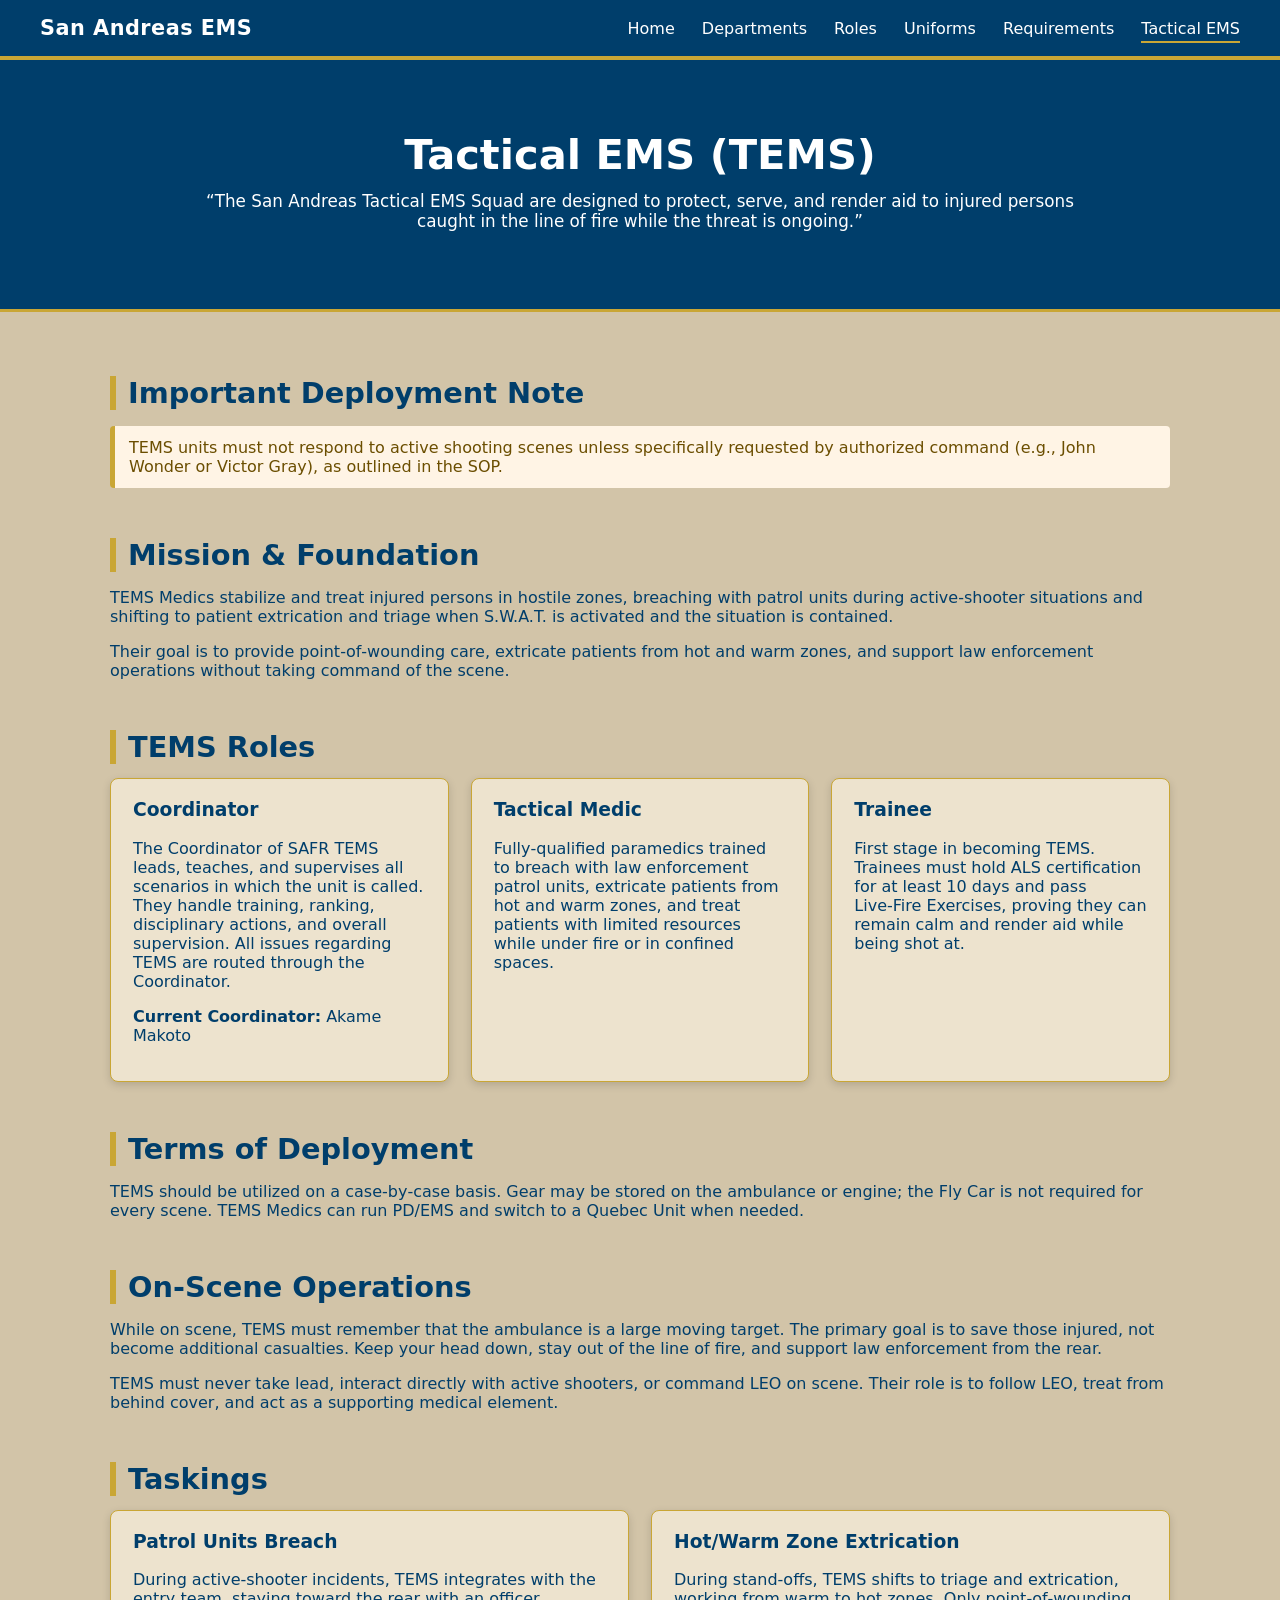
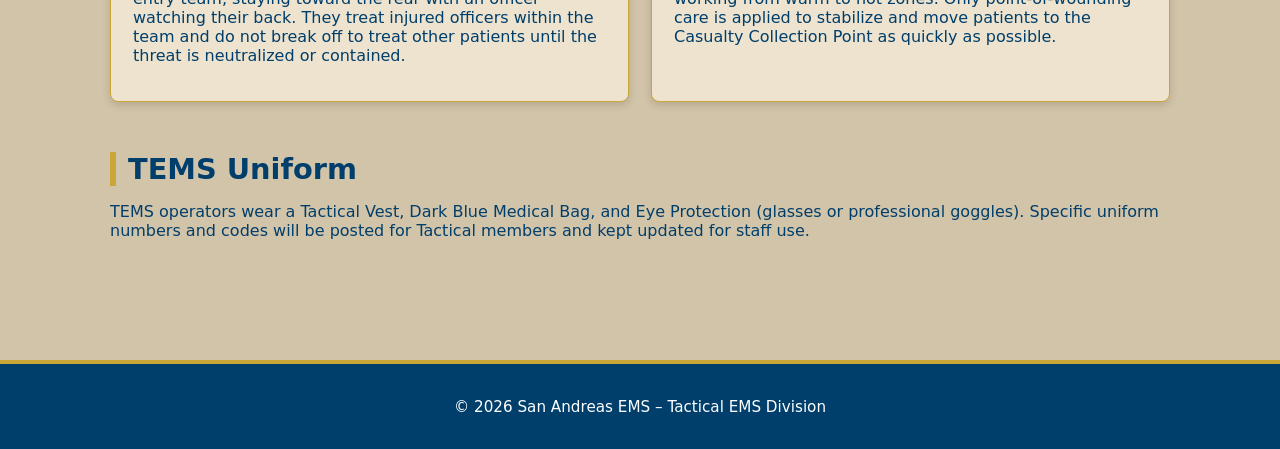
==== tems.html @ f49d9d7f "Add files via upload" ====
<!DOCTYPE html>
<html lang="en">
<head>
    <meta charset="UTF-8">
    <meta name="viewport" content="width=device-width, initial-scale=1.0">
    <title>Tactical EMS (TEMS) | San Andreas EMS</title>
    <link rel="stylesheet" href="styles.css">
</head>
<body>

<header class="site-header">
    <div class="logo">San Andreas EMS</div>
    <nav>
        <a href="index.html">Home</a>
        <a href="index.html#departments">Departments</a>
        <a href="index.html#roles">Roles</a>
        <a href="index.html#uniforms">Uniforms</a>
        <a href="index.html#requirements">Requirements</a>
        <a href="tems.html" class="active">Tactical EMS</a>
    </nav>
</header>

<section class="hero hero-dark">
    <div class="hero-inner">
        <h1>Tactical EMS (TEMS)</h1>
        <p>
            “The San Andreas Tactical EMS Squad are designed to protect, serve, and render aid to injured
            persons caught in the line of fire while the threat is ongoing.”
        </p>
    </div>
</section>

<main class="content">

    <section class="section">
        <h2>Important Deployment Note</h2>
        <p class="warning">
            TEMS units must not respond to active shooting scenes unless specifically requested by
            authorized command (e.g., John Wonder or Victor Gray), as outlined in the SOP.
        </p>
    </section>

    <section class="section">
        <h2>Mission & Foundation</h2>
        <p>
            TEMS Medics stabilize and treat injured persons in hostile zones, breaching with patrol units
            during active‑shooter situations and shifting to patient extrication and triage when S.W.A.T.
            is activated and the situation is contained.
        </p>
        <p>
            Their goal is to provide point‑of‑wounding care, extricate patients from hot and warm zones,
            and support law enforcement operations without taking command of the scene.
        </p>
    </section>

    <section class="section">
        <h2>TEMS Roles</h2>
        <div class="card-grid">
            <article class="card">
                <h3>Coordinator</h3>
                <p>
                    The Coordinator of SAFR TEMS leads, teaches, and supervises all scenarios in which
                    the unit is called. They handle training, ranking, disciplinary actions, and overall
                    supervision. All issues regarding TEMS are routed through the Coordinator.
                </p>
                <p><strong>Current Coordinator:</strong> Akame Makoto</p>
            </article>
            <article class="card">
                <h3>Tactical Medic</h3>
                <p>
                    Fully‑qualified paramedics trained to breach with law enforcement patrol units, extricate
                    patients from hot and warm zones, and treat patients with limited resources while under fire
                    or in confined spaces.
                </p>
            </article>
            <article class="card">
                <h3>Trainee</h3>
                <p>
                    First stage in becoming TEMS. Trainees must hold ALS certification for at least 10 days
                    and pass Live‑Fire Exercises, proving they can remain calm and render aid while being shot at.
                </p>
            </article>
        </div>
    </section>

    <section class="section">
        <h2>Terms of Deployment</h2>
        <p>
            TEMS should be utilized on a case‑by‑case basis. Gear may be stored on the ambulance or engine;
            the Fly Car is not required for every scene. TEMS Medics can run PD/EMS and switch to a Quebec
            Unit when needed.
        </p>
    </section>

    <section class="section">
        <h2>On‑Scene Operations</h2>
        <p>
            While on scene, TEMS must remember that the ambulance is a large moving target. The primary goal
            is to save those injured, not become additional casualties. Keep your head down, stay out of the
            line of fire, and support law enforcement from the rear.
        </p>
        <p>
            TEMS must never take lead, interact directly with active shooters, or command LEO on scene.
            Their role is to follow LEO, treat from behind cover, and act as a supporting medical element.
        </p>
    </section>

    <section class="section">
        <h2>Taskings</h2>
        <div class="card-grid">
            <article class="card">
                <h3>Patrol Units Breach</h3>
                <p>
                    During active‑shooter incidents, TEMS integrates with the entry team, staying toward the
                    rear with an officer watching their back. They treat injured officers within the team and
                    do not break off to treat other patients until the threat is neutralized or contained.
                </p>
            </article>
            <article class="card">
                <h3>Hot/Warm Zone Extrication</h3>
                <p>
                    During stand‑offs, TEMS shifts to triage and extrication, working from warm to hot zones.
                    Only point‑of‑wounding care is applied to stabilize and move patients to the Casualty
                    Collection Point as quickly as possible.
                </p>
            </article>
        </div>
    </section>

    <section class="section">
        <h2>TEMS Uniform</h2>
        <p>
            TEMS operators wear a Tactical Vest, Dark Blue Medical Bag, and Eye Protection (glasses or
            professional goggles). Specific uniform numbers and codes will be posted for Tactical members
            and kept updated for staff use.
        </p>
    </section>

</main>

<footer class="site-footer">
    <p>© 2026 San Andreas EMS – Tactical EMS Division</p>
</footer>

</body>
</html>
---- styles.css ----
/* Base */
* {
    box-sizing: border-box;
}

body {
    margin: 0;
    font-family: system-ui, -apple-system, BlinkMacSystemFont, "Segoe UI", sans-serif;
    background: #D2C4A8; /* Dark tan background */
    color: #003E6B; /* Deep blue text */
}

/* Header */
.site-header {
    background: #003E6B; /* Deep blue */
    color: #ffffff;
    padding: 16px 40px;
    display: flex;
    justify-content: space-between;
    align-items: center;
    border-bottom: 4px solid #C9A635; /* Gold accent */
}

.logo {
    font-weight: 700;
    font-size: 1.3rem;
    letter-spacing: 0.5px;
}

.site-header nav a {
    color: #ffffff;
    text-decoration: none;
    margin-left: 22px;
    font-weight: 500;
    padding-bottom: 3px;
    border-bottom: 2px solid transparent;
    transition: 0.2s ease;
}

.site-header nav a:hover,
.site-header nav a.active {
    border-bottom-color: #C9A635; /* Gold hover */
}

/* Hero */
.hero {
    background: #EDE3CE; /* Light tan */
    padding: 70px 20px;
    border-bottom: 3px solid #C9A635;
}

.hero-dark {
    background: #003E6B; /* Deep blue */
    color: #ffffff;
    border-bottom: 3px solid #C9A635;
}

.hero-inner {
    max-width: 900px;
    margin: 0 auto;
    text-align: center;
}

.hero h1 {
    margin: 0 0 12px;
    font-size: 2.6rem;
    color: #003E6B;
}

.hero-dark h1 {
    color: #ffffff;
}

.hero p {
    margin: 8px 0;
    font-size: 1.05rem;
}

.hero-sub {
    font-size: 1rem;
    color: #6B5E4A; /* Muted tan-brown */
}

.hero-dark .hero-sub {
    color: #EDE3CE;
}

/* Layout */
.content {
    max-width: 1100px;
    margin: 0 auto;
    padding: 40px 20px 70px;
}

.section {
    margin-bottom: 50px;
}

.section h2 {
    margin-bottom: 14px;
    font-size: 1.8rem;
    color: #003E6B;
    border-left: 6px solid #C9A635;
    padding-left: 12px;
}

/* Cards */
.card-grid {
    display: grid;
    grid-template-columns: repeat(auto-fit, minmax(260px, 1fr));
    gap: 22px;
}

.card {
    background: #EDE3CE; /* Light tan */
    border: 1px solid #C9A635; /* Gold border */
    border-radius: 8px;
    padding: 20px 22px;
    box-shadow: 0 3px 8px rgba(0,0,0,0.15);
}

.card h3 {
    margin-top: 0;
    color: #003E6B;
}

/* Uniforms */
.uniform-grid {
    display: grid;
    grid-template-columns: repeat(auto-fit, minmax(240px, 1fr));
    gap: 22px;
}

.uniform-card {
    background: #EDE3CE;
    border: 1px solid #C9A635;
    border-radius: 8px;
    padding: 18px 20px;
    box-shadow: 0 3px 8px rgba(0,0,0,0.15);
}

.uniform-card h3 {
    margin-top: 0;
    color: #003E6B;
}

.uniform-card ul {
    padding-left: 20px;
    margin: 10px 0 0;
}

/* Requirements */
.requirements-list {
    list-style: disc;
    padding-left: 24px;
    color: #003E6B;
}

/* Utility */
.quote {
    font-style: italic;
    color: #003E6B;
    background: #EDE3CE;
    border-left: 4px solid #C9A635;
    padding: 10px 14px;
    border-radius: 4px;
}

.warning {
    background: #FFF4E5;
    border-left: 5px solid #C9A635;
    padding: 12px 14px;
    border-radius: 4px;
    color: #6B4E00;
}

/* Footer */
.site-footer {
    background: #003E6B;
    color: #ffffff;
    text-align: center;
    padding: 18px 10px;
    font-size: 0.95rem;
    border-top: 4px solid #C9A635;
}

/* Responsive */
@media (max-width: 700px) {
    .site-header {
        flex-direction: column;
        align-items: flex-start;
    }

    .site-header nav {
        margin-top: 10px;
    }

    .site-header nav a {
        margin-left: 0;
        margin-right: 16px;
    }
}
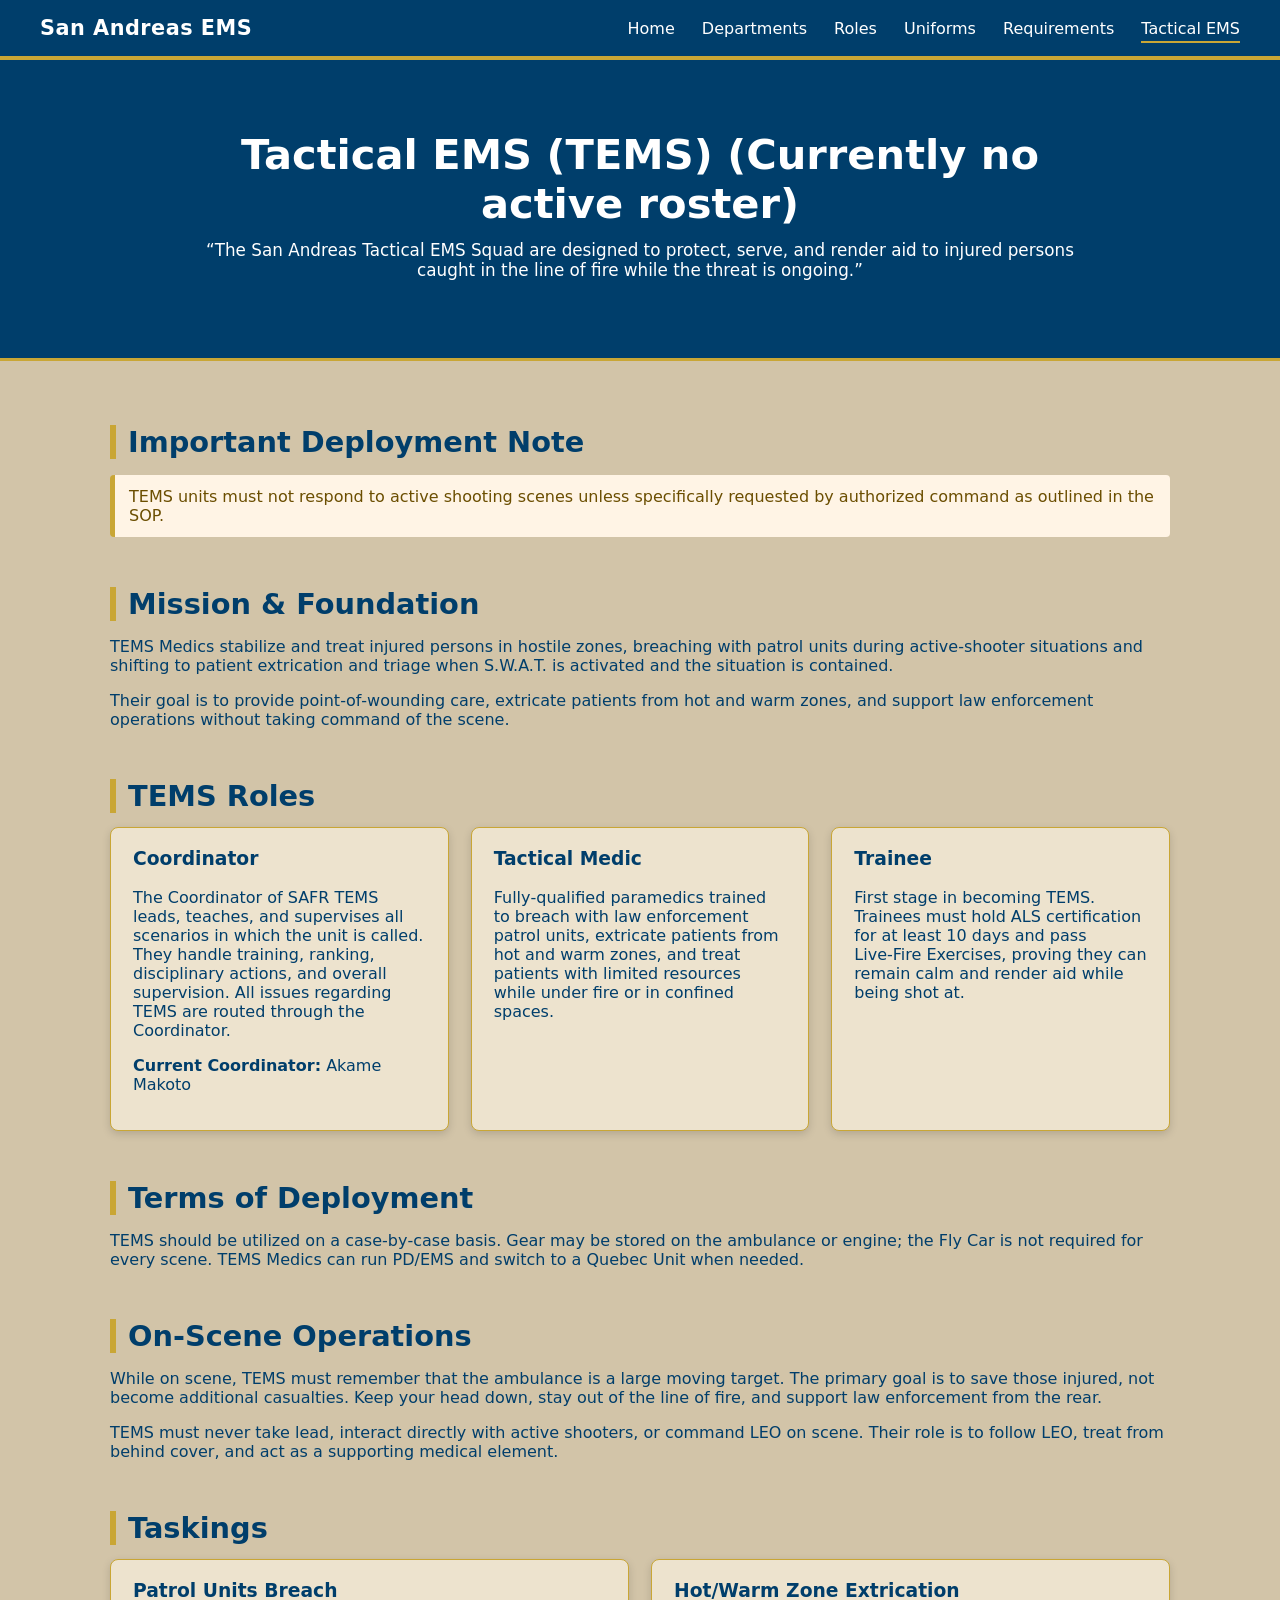
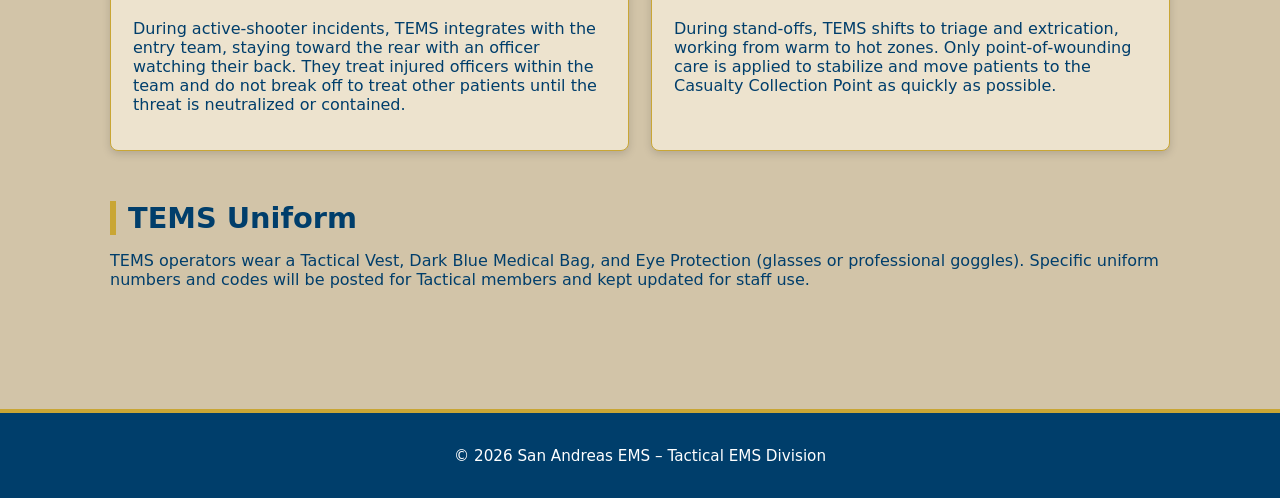
==== commit 8f6dbde3: "Revise TEMS page content and header Updated the Tactical EMS page to reflect the current status and " ====
--- a/tems.html
+++ b/tems.html
@@ -3,7 +3,7 @@
 <head>
     <meta charset="UTF-8">
     <meta name="viewport" content="width=device-width, initial-scale=1.0">
-    <title>Tactical EMS (TEMS) | San Andreas EMS</title>
+    <title>Tactical EMS (TEMS) | San Andreas EMS(Currently not available)</title>
     <link rel="stylesheet" href="styles.css">
 </head>
 <body>
@@ -22,7 +22,7 @@
 
 <section class="hero hero-dark">
     <div class="hero-inner">
-        <h1>Tactical EMS (TEMS)</h1>
+        <h1>Tactical EMS (TEMS) (Currently no active roster)</h1>
         <p>
             “The San Andreas Tactical EMS Squad are designed to protect, serve, and render aid to injured
             persons caught in the line of fire while the threat is ongoing.”
@@ -36,7 +36,7 @@
         <h2>Important Deployment Note</h2>
         <p class="warning">
             TEMS units must not respond to active shooting scenes unless specifically requested by
-            authorized command (e.g., John Wonder or Victor Gray), as outlined in the SOP.
+            authorized command as outlined in the SOP.
         </p>
     </section>
 
